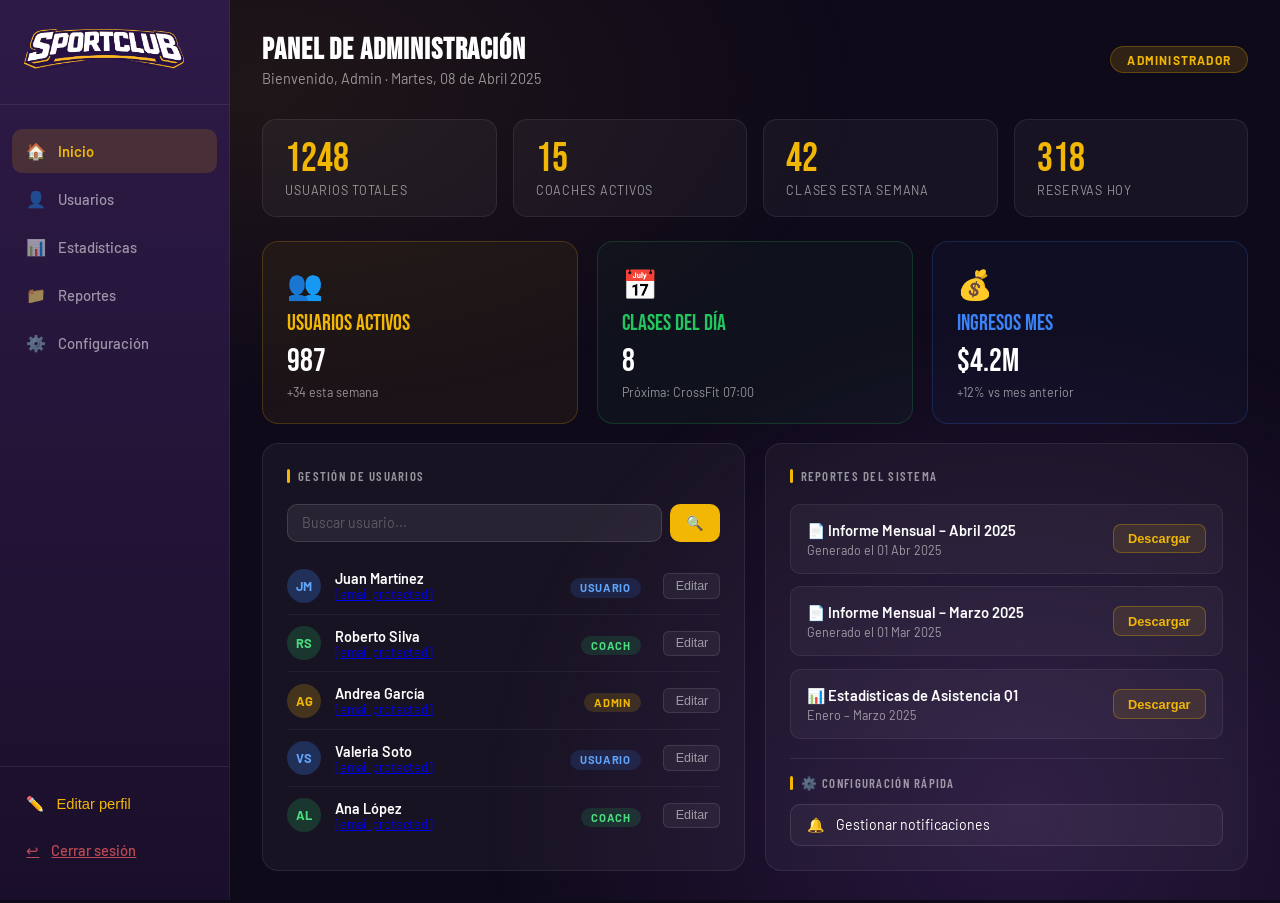
==== dashboard-admin.html @ 9b334b8f "RESUBI LOS ARCHIVOS PARA VER SI AHORA FUNCIONA" ====
<!DOCTYPE html>
<html lang="es">
<head>
  <meta charset="UTF-8" />
  <meta name="viewport" content="width=device-width, initial-scale=1.0" />
  <title>SportClub – Dashboard Administrador</title>
  <link rel="stylesheet" href="styles.css" />
</head>
<body class="dash-body admin-theme">

  <!-- SIDEBAR -->
  <aside class="dash-sidebar">
    <div class="sidebar-logo">
      <a href="login.html"><img src="logo.png" alt="SportClub" style="height:40px; width:auto;" /></a>
    </div>

    <nav class="sidebar-nav">
      <a class="nav-item active">
        <span class="icon">🏠</span>
        <span>Inicio</span>
      </a>
      <a class="nav-item" href="#">
        <span class="icon">👤</span>
        <span>Usuarios</span>
      </a>
      <a class="nav-item" href="#">
        <span class="icon">📊</span>
        <span>Estadísticas</span>
      </a>
      <a class="nav-item" href="#">
        <span class="icon">📁</span>
        <span>Reportes</span>
      </a>
      <a class="nav-item" href="#">
        <span class="icon">⚙️</span>
        <span>Configuración</span>
      </a>
    </nav>

    <div class="sidebar-bottom">
      <button class="btn-edit-profile">
        <span class="icon">✏️</span>
        <span>Editar perfil</span>
      </button>
      <a href="login.html" class="btn-logout">
        <span class="icon">↩</span>
        <span>Cerrar sesión</span>
      </a>
    </div>
  </aside>

  <!-- MAIN -->
  <main class="dash-main">

    <div class="dash-header">
      <div class="dash-header-left">
        <h1>Panel de Administración</h1>
        <p>Bienvenido, Admin · Martes, 08 de Abril 2025</p>
      </div>
      <span class="role-badge">Administrador</span>
    </div>

    <!-- Stats -->
    <div class="stat-cards">
      <div class="stat-card">
        <div class="stat-value">1248</div>
        <div class="stat-label">Usuarios totales</div>
      </div>
      <div class="stat-card">
        <div class="stat-value">15</div>
        <div class="stat-label">Coaches activos</div>
      </div>
      <div class="stat-card">
        <div class="stat-value">42</div>
        <div class="stat-label">Clases esta semana</div>
      </div>
      <div class="stat-card">
        <div class="stat-value">318</div>
        <div class="stat-label">Reservas hoy</div>
      </div>
    </div>

    <!-- Info cards -->
    <div class="grid-3" style="margin-bottom:1.2rem;">
      <div class="card" style="border-color:rgba(242,183,5,0.2); background:rgba(242,183,5,0.05);">
        <div style="font-size:1.8rem; margin-bottom:0.5rem;">👥</div>
        <div style="font-family:'Bebas Neue',sans-serif; font-size:1.4rem; color:var(--gold);">Usuarios activos</div>
        <div style="font-size:2rem; font-family:'Bebas Neue',sans-serif; margin-top:0.3rem;">987</div>
        <div style="font-size:0.78rem; color:var(--text-muted); margin-top:4px;">+34 esta semana</div>
      </div>
      <div class="card" style="border-color:rgba(34,197,94,0.2); background:rgba(34,197,94,0.04);">
        <div style="font-size:1.8rem; margin-bottom:0.5rem;">📅</div>
        <div style="font-family:'Bebas Neue',sans-serif; font-size:1.4rem; color:var(--coach-accent);">Clases del día</div>
        <div style="font-size:2rem; font-family:'Bebas Neue',sans-serif; margin-top:0.3rem;">8</div>
        <div style="font-size:0.78rem; color:var(--text-muted); margin-top:4px;">Próxima: CrossFit 07:00</div>
      </div>
      <div class="card" style="border-color:rgba(59,130,246,0.2); background:rgba(59,130,246,0.04);">
        <div style="font-size:1.8rem; margin-bottom:0.5rem;">💰</div>
        <div style="font-family:'Bebas Neue',sans-serif; font-size:1.4rem; color:var(--user-accent);">Ingresos mes</div>
        <div style="font-size:2rem; font-family:'Bebas Neue',sans-serif; margin-top:0.3rem;">$4.2M</div>
        <div style="font-size:0.78rem; color:var(--text-muted); margin-top:4px;">+12% vs mes anterior</div>
      </div>
    </div>

    <div class="grid-2">

      <!-- Gestión de usuarios -->
      <div class="card">
        <div class="card-title">Gestión de Usuarios</div>

        <!-- Buscador -->
        <div style="display:flex; gap:0.5rem; margin-bottom:1rem;">
          <input type="text" class="form-input" placeholder="Buscar usuario..." style="flex:1; padding:0.6rem 0.9rem; font-size:0.88rem;" />
          <button style="padding:0.6rem 1rem; border-radius:10px; background:var(--gold); border:none; color:var(--purple-dark); font-weight:700; cursor:pointer; font-size:0.88rem;">🔍</button>
        </div>

        <div class="user-row">
          <div class="user-row-avatar" style="background:rgba(59,130,246,0.25);color:#60a5fa;">JM</div>
          <div class="user-row-info">
            <div class="name">Juan Martínez</div>
            <div class="email"><a href="/cdn-cgi/l/email-protection" class="__cf_email__" data-cfemail="630916020d4d0e23060e020a0f4d000c0e">[email&#160;protected]</a></div>
          </div>
          <div class="user-row-role"><span class="role-pill usuario">Usuario</span></div>
          <button class="btn-edit-row">Editar</button>
        </div>
        <div class="user-row">
          <div class="user-row-avatar" style="background:rgba(34,197,94,0.2);color:#4ade80;">RS</div>
          <div class="user-row-info">
            <div class="name">Roberto Silva</div>
            <div class="email"><a href="/cdn-cgi/l/email-protection" class="__cf_email__" data-cfemail="6e1c401d0702180f2e0b030f0702400d0103">[email&#160;protected]</a></div>
          </div>
          <div class="user-row-role"><span class="role-pill coach">Coach</span></div>
          <button class="btn-edit-row">Editar</button>
        </div>
        <div class="user-row">
          <div class="user-row-avatar" style="background:rgba(242,183,5,0.2);color:var(--gold);">AG</div>
          <div class="user-row-info">
            <div class="name">Andrea García</div>
            <div class="email"><a href="/cdn-cgi/l/email-protection" class="__cf_email__" data-cfemail="b4d5d0d9dddaf4c7c4dbc6c0d7d8c1d69ad7d8">[email&#160;protected]</a></div>
          </div>
          <div class="user-row-role"><span class="role-pill admin">Admin</span></div>
          <button class="btn-edit-row">Editar</button>
        </div>
        <div class="user-row">
          <div class="user-row-avatar" style="background:rgba(59,130,246,0.25);color:#60a5fa;">VS</div>
          <div class="user-row-info">
            <div class="name">Valeria Soto</div>
            <div class="email"><a href="/cdn-cgi/l/email-protection" class="__cf_email__" data-cfemail="33451d405c475c73565e525a5f1d505c5e">[email&#160;protected]</a></div>
          </div>
          <div class="user-row-role"><span class="role-pill usuario">Usuario</span></div>
          <button class="btn-edit-row">Editar</button>
        </div>
        <div class="user-row">
          <div class="user-row-avatar" style="background:rgba(34,197,94,0.2);color:#4ade80;">AL</div>
          <div class="user-row-info">
            <div class="name">Ana López</div>
            <div class="email"><a href="/cdn-cgi/l/email-protection" class="__cf_email__" data-cfemail="1e7f3072716e7b645e7b737f7772307d7173">[email&#160;protected]</a></div>
          </div>
          <div class="user-row-role"><span class="role-pill coach">Coach</span></div>
          <button class="btn-edit-row">Editar</button>
        </div>
      </div>

      <!-- Reportes -->
      <div class="card">
        <div class="card-title">Reportes del Sistema</div>

        <div style="display:flex; flex-direction:column; gap:0.8rem;">
          <div style="display:flex; align-items:center; justify-content:space-between; padding:1rem; background:rgba(255,255,255,0.04); border:1px solid rgba(255,255,255,0.07); border-radius:10px;">
            <div>
              <div style="font-weight:600; font-size:0.92rem;">📄 Informe Mensual – Abril 2025</div>
              <div style="font-size:0.78rem; color:var(--text-muted); margin-top:3px;">Generado el 01 Abr 2025</div>
            </div>
            <button style="padding:0.4rem 0.9rem; border-radius:8px; border:1px solid rgba(242,183,5,0.3); background:rgba(242,183,5,0.1); color:var(--gold); font-size:0.8rem; cursor:pointer; font-weight:600;">Descargar</button>
          </div>
          <div style="display:flex; align-items:center; justify-content:space-between; padding:1rem; background:rgba(255,255,255,0.04); border:1px solid rgba(255,255,255,0.07); border-radius:10px;">
            <div>
              <div style="font-weight:600; font-size:0.92rem;">📄 Informe Mensual – Marzo 2025</div>
              <div style="font-size:0.78rem; color:var(--text-muted); margin-top:3px;">Generado el 01 Mar 2025</div>
            </div>
            <button style="padding:0.4rem 0.9rem; border-radius:8px; border:1px solid rgba(242,183,5,0.3); background:rgba(242,183,5,0.1); color:var(--gold); font-size:0.8rem; cursor:pointer; font-weight:600;">Descargar</button>
          </div>
          <div style="display:flex; align-items:center; justify-content:space-between; padding:1rem; background:rgba(255,255,255,0.04); border:1px solid rgba(255,255,255,0.07); border-radius:10px;">
            <div>
              <div style="font-weight:600; font-size:0.92rem;">📊 Estadísticas de Asistencia Q1</div>
              <div style="font-size:0.78rem; color:var(--text-muted); margin-top:3px;">Enero – Marzo 2025</div>
            </div>
            <button style="padding:0.4rem 0.9rem; border-radius:8px; border:1px solid rgba(242,183,5,0.3); background:rgba(242,183,5,0.1); color:var(--gold); font-size:0.8rem; cursor:pointer; font-weight:600;">Descargar</button>
          </div>
        </div>

        <div style="margin-top:1.2rem; padding-top:1rem; border-top:1px solid rgba(255,255,255,0.08);">
          <div class="card-title" style="margin-bottom:0.8rem;">⚙️ Configuración Rápida</div>
          <div style="display:flex; flex-direction:column; gap:0.5rem;">
            <button style="width:100%; padding:0.7rem 1rem; border-radius:10px; border:1px solid rgba(255,255,255,0.1); background:rgba(255,255,255,0.04); color:var(--white); text-align:left; cursor:pointer; font-family:'Barlow',sans-serif; font-size:0.88rem; display:flex; align-items:center; gap:0.7rem;">
              <span>🔔</span> Gestionar notificaciones
            </button>
            <button style="width:100%; padding:0.7rem 1rem; border-radius:10px; border:1px solid rgba(255,255,255,0.1); background:rgba(255,255,255,0.04); color:var(--white); text-align:left; cursor:pointer; font-family:'Barlow',sans-serif; font-size:0.88rem; displa
---- styles.css ----
@import url('https://fonts.googleapis.com/css2?family=Bebas+Neue&family=Barlow:wght@300;400;500;600;700&family=Barlow+Condensed:wght@400;600;700&display=swap');

/* ─── TOKENS ─────────────────────────────────────────────── */
:root {
  --purple:   #2E1A47;
  --gold:     #F2B705;
  --white:    #FFFFFF;
  --purple-light: #3d2460;
  --purple-dark:  #1a0f2a;
  --gold-dark:    #c99500;
  --text-muted: rgba(255,255,255,0.55);

  /* role colors */
  --user-accent:  #3B82F6;
  --user-dark:    #1d4ed8;
  --coach-accent: #22c55e;
  --coach-dark:   #15803d;
  --admin-accent: #2E1A47;
  --admin-dark:   #1a0f2a;
}

*, *::before, *::after { box-sizing: border-box; margin: 0; padding: 0; }

body {
  font-family: 'Barlow', sans-serif;
  background: var(--purple-dark);
  color: var(--white);
  min-height: 100vh;
  overflow-x: hidden;
}

/* ─── BACKGROUND TEXTURE ────────────────────────────────── */
body::before {
  content: '';
  position: fixed; inset: 0;
  background:
    radial-gradient(ellipse 80% 60% at 20% 10%, rgba(242,183,5,0.07) 0%, transparent 60%),
    radial-gradient(ellipse 60% 80% at 80% 90%, rgba(46,26,71,0.8) 0%, transparent 70%);
  pointer-events: none; z-index: 0;
}

/* ─── LOGO TEXT ─────────────────────────────────────────── */
.logo {
  font-family: 'Bebas Neue', sans-serif;
  font-size: 2rem;
  letter-spacing: 0.05em;
  color: var(--white);
  display: flex; align-items: center; gap: 6px;
  text-decoration: none;
}
.logo span { color: var(--gold); }
.logo-icon {
  width: 36px; height: 36px;
  background: var(--gold);
  border-radius: 8px;
  display: grid; place-items: center;
  color: var(--purple-dark);
  font-size: 1.1rem; font-weight: 900;
}

/* ─── AUTH PAGES ────────────────────────────────────────── */
.auth-body {
  display: flex; align-items: stretch; min-height: 100vh;
}

.auth-panel {
  flex: 1;
  display: flex; flex-direction: column;
  justify-content: center; align-items: center;
  padding: 3rem 2rem;
  position: relative; z-index: 1;
}

.auth-visual {
  flex: 1;
  background: linear-gradient(135deg, var(--purple) 0%, var(--purple-light) 60%, #4a2d70 100%);
  display: flex; flex-direction: column;
  justify-content: center; align-items: center;
  padding: 3rem;
  position: relative; overflow: hidden;
}
.auth-visual::before {
  content: 'SPORT\ACLUB';
  white-space: pre;
  font-family: 'Bebas Neue', sans-serif;
  font-size: 9rem; line-height: 1;
  color: rgba(255,255,255,0.04);
  position: absolute; bottom: -20px; right: -20px;
  text-align: right;
}
.auth-visual-tagline {
  font-family: 'Bebas Neue', sans-serif;
  font-size: 3rem; line-height: 1.1;
  text-align: center;
  text-transform: uppercase;
}
.auth-visual-tagline em { color: var(--gold); font-style: normal; display: block; }
.auth-visual-sub {
  margin-top: 1.5rem;
  color: var(--text-muted);
  font-size: 1rem; text-align: center;
  max-width: 280px; line-height: 1.6;
}

.auth-card {
  width: 100%; max-width: 420px;
}
.auth-logo { margin-bottom: 2.5rem; }
.auth-title {
  font-family: 'Bebas Neue', sans-serif;
  font-size: 2.4rem; letter-spacing: 0.03em;
  margin-bottom: 0.4rem;
}
.auth-subtitle { color: var(--text-muted); font-size: 0.95rem; margin-bottom: 2rem; }

.form-group { margin-bottom: 1.2rem; }
.form-label {
  display: block;
  font-size: 0.78rem; font-weight: 600;
  letter-spacing: 0.08em; text-transform: uppercase;
  color: var(--text-muted);
  margin-bottom: 0.5rem;
}
.form-input {
  width: 100%;
  background: rgba(255,255,255,0.07);
  border: 1.5px solid rgba(255,255,255,0.12);
  border-radius: 10px;
  padding: 0.85rem 1.1rem;
  color: var(--white);
  font-family: 'Barlow', sans-serif;
  font-size: 0.95rem;
  transition: border-color 0.2s, background 0.2s;
  outline: none;
}
.form-input::placeholder { color: rgba(255,255,255,0.25); }
.form-input:focus {
  border-color: var(--gold);
  background: rgba(242,183,5,0.06);
}
.form-select {
  width: 100%;
  background: rgba(255,255,255,0.07);
  border: 1.5px solid rgba(255,255,255,0.12);
  border-radius: 10px;
  padding: 0.85rem 1.1rem;
  color: var(--white);
  font-family: 'Barlow', sans-serif;
  font-size: 0.95rem;
  outline: none; cursor: pointer;
  transition: border-color 0.2s;
}
.form-select:focus { border-color: var(--gold); }
.form-select option { background: var(--purple-dark); }

.btn-primary {
  width: 100%;
  background: var(--gold);
  color: var(--purple-dark);
  border: none;
  border-radius: 10px;
  padding: 1rem;
  font-family: 'Bebas Neue', sans-serif;
  font-size: 1.1rem; letter-spacing: 0.1em;
  cursor: pointer;
  transition: background 0.2s, transform 0.1s;
  margin-top: 0.5rem;
}
.btn-primary:hover { background: var(--gold-dark); }
.btn-primary:active { transform: scale(0.98); }

.auth-links {
  display: flex; justify-content: space-between; align-items: center;
  margin-top: 1.5rem;
  font-size: 0.85rem;
}
.auth-links a {
  color: var(--gold);
  text-decoration: none;
  transition: opacity 0.2s;
}
.auth-links a:hover { opacity: 0.75; }
.auth-divider { color: rgba(255,255,255,0.2); }

.form-row { display: grid; grid-template-columns: 1fr 1fr; gap: 1rem; }

.optional-label {
  font-size: 0.7rem; color: var(--text-muted); margin-left: 4px;
}

.section-divider {
  display: flex; align-items: center; gap: 1rem;
  margin: 1.5rem 0 1rem;
  color: var(--text-muted); font-size: 0.8rem;
}
.section-divider::before, .section-divider::after {
  content: ''; flex: 1;
  height: 1px; background: rgba(255,255,255,0.1);
}

/* ─── CONFIRMATION MESSAGE ──────────────────────────────── */
.confirm-box {
  background: rgba(34,197,94,0.12);
  border: 1px solid rgba(34,197,94,0.3);
  border-radius: 12px;
  padding: 1.2rem 1.4rem;
  display: flex; align-items: flex-start; gap: 1rem;
  margin-top: 1rem;
}
.confirm-icon {
  width: 36px; height: 36px; flex-shrink: 0;
  background: rgba(34,197,94,0.2);
  border-radius: 50%; display: grid; place-items: center;
  color: #22c55e; font-size: 1.1rem;
}
.confirm-text { font-size: 0.9rem; color: rgba(255,255,255,0.85); line-height: 1.5; }
.confirm-text strong { color: #22c55e; display: block; margin-bottom: 2px; }

/* ─── DASHBOARD LAYOUT ──────────────────────────────────── */
.dash-body {
  display: flex; min-height: 100vh;
  background: #0f0a1a;
}

.dash-sidebar {
  width: 230px; flex-shrink: 0;
  background: linear-gradient(180deg, var(--purple) 0%, var(--purple-dark) 100%);
  display: flex; flex-direction: column;
  padding: 1.8rem 0;
  position: fixed; top: 0; left: 0; bottom: 0;
  z-index: 10;
  border-right: 1px solid rgba(255,255,255,0.06);
}

.sidebar-logo {
  padding: 0 1.5rem 2rem;
  border-bottom: 1px solid rgba(255,255,255,0.08);
  margin-bottom: 1.5rem;
}

.sidebar-nav { flex: 1; padding: 0 0.75rem; }
.nav-item {
  display: flex; align-items: center; gap: 0.75rem;
  padding: 0.75rem 0.9rem;
  border-radius: 10px;
  color: var(--text-muted);
  text-decoration: none;
  font-size: 0.92rem; font-weight: 500;
  transition: all 0.2s;
  cursor: pointer; border: none; background: none;
  width: 100%; text-align: left;
  margin-bottom: 4px;
}
.nav-item:hover { color: var(--white); background: rgba(255,255,255,0.07); }
.nav-item.active { color: var(--white); font-weight: 600; }
.nav-item .icon { font-size: 1rem; width: 20px; text-align: center; }

/* role-specific active nav */
.user-theme .nav-item.active { background: rgba(59,130,246,0.2); color: var(--user-accent); }
.coach-theme .nav-item.active { background: rgba(34,197,94,0.2); color: var(--coach-accent); }
.admin-theme .nav-item.active { background: rgba(242,183,5,0.15); color: var(--gold); }

.sidebar-bottom { padding: 0 0.75rem; border-top: 1px solid rgba(255,255,255,0.08); padding-top: 1rem; }

.btn-logout {
  display: flex; align-items: center; gap: 0.75rem;
  padding: 0.75rem 0.9rem;
  border-radius: 10px;
  color: rgba(255,100,100,0.7);
  font-size: 0.92rem; font-weight: 500;
  cursor: pointer; border: none; background: none;
  width: 100%; text-align: left;
  transition: all 0.2s;
}
.btn-logout:hover { color: #f87171; background: rgba(248,113,113,0.1); }

.btn-edit-profile {
  display: flex; align-items: center; gap: 0.75rem;
  padding: 0.75rem 0.9rem;
  border-radius: 10px;
  color: var(--gold);
  font-size: 0.92rem; font-weight: 500;
  cursor: pointer; border: none; background: none;
  width: 100%; text-align: left;
  transition: all 0.2s;
  margin-bottom: 4px;
}
.btn-edit-profile:hover { background: rgba(242,183,5,0.1); }

/* ─── MAIN CONTENT ──────────────────────────────────────── */
.dash-main {
  margin-left: 230px;
  flex: 1; padding: 2rem;
  position: relative; z-index: 1;
}

.dash-header {
  display: flex; align-items: center; justify-content: space-between;
  margin-bottom: 2rem;
}
.dash-header-left h1 {
  font-family: 'Bebas Neue', sans-serif;
  font-size: 1.9rem; letter-spacing: 0.03em;
}
.dash-header-left p { color: var(--text-muted); font-size: 0.9rem; margin-top: 2px; }

.role-badge {
  padding: 0.35rem 1rem;
  border-radius: 20px;
  font-size: 0.75rem; font-weight: 700;
  letter-spacing: 0.1em; text-transform: uppercase;
}
.user-theme .role-badge { background: rgba(59,130,246,0.2); color: var(--user-accent); border: 1px solid rgba(59,130,246,0.3); }
.coach-theme .role-badge { background: rgba(34,197,94,0.2); color: var(--coach-accent); border: 1px solid rgba(34,197,94,0.3); }
.admin-theme .role-badge { background: rgba(242,183,5,0.15); color: var(--gold); border: 1px solid rgba(242,183,5,0.25); }

/* ─── CARDS ─────────────────────────────────────────────── */
.card {
  background: rgba(255,255,255,0.04);
  border: 1px solid rgba(255,255,255,0.08);
  border-radius: 16px;
  padding: 1.5rem;
}
.card-title {
  font-family: 'Barlow Condensed', sans-serif;
  font-size: 0.8rem; font-weight: 600;
  letter-spacing: 0.1em; text-transform: uppercase;
  color: var(--text-muted);
  margin-bottom: 1.2rem;
  display: flex; align-items: center; gap: 0.5rem;
}
.card-title::before {
  content: ''; width: 3px; height: 14px; border-radius: 2px;
  background: var(--gold);
}
.user-theme .card-title::before { background: var(--user-accent); }
.coach-theme .card-title::before { background: var(--coach-accent); }

/* ─── STAT CARDS ─────────────────────────────────────────── */
.stat-cards { display: grid; grid-template-columns: repeat(auto-fit, minmax(160px,1fr)); gap: 1rem; margin-bottom: 1.5rem; }
.stat-card {
  background: rgba(255,255,255,0.04);
  border: 1px solid rgba(255,255,255,0.08);
  border-radius: 14px; padding: 1.2rem 1.4rem;
}
.stat-value { font-family: 'Bebas Neue', sans-serif; font-size: 2.5rem; line-height: 1; }
.stat-label { font-size: 0.78rem; color: var(--text-muted); margin-top: 4px; text-transform: uppercase; letter-spacing: 0.06em; }

.user-theme .stat-value { color: var(--user-accent); }
.coach-theme .stat-value { color: var(--coach-accent); }
.admin-theme .stat-value { color: var(--gold); }

/* ─── GRID LAYOUTS ──────────────────────────────────────── */
.grid-2 { display: grid; grid-template-columns: 1fr 1fr; gap: 1.2rem; }
.grid-3 { display: grid; grid-template-columns: repeat(3,1fr); gap: 1.2rem; }
.grid-auto { display: grid; grid-template-columns: repeat(auto-fit, minmax(280px,1fr)); gap: 1.2rem; }

/* ─── PROFILE SECTION ───────────────────────────────────── */
.profile-block {
  display: flex; align-items: center; gap: 1.2rem;
}
.avatar {
  width: 56px; height: 56px; border-radius: 50%;
  background: linear-gradient(135deg, var(--purple-light), var(--gold));
  display: grid; place-items: center;
  font-family: 'Bebas Neue', sans-serif; font-size: 1.5rem;
  flex-shrink: 0;
}
.profile-name { font-size: 1.1rem; font-weight: 600; }
.profile-email { color: var(--text-muted); font-size: 0.85rem; margin-top: 2px; }
.profile-meta { display: flex; gap: 0.5rem; margin-top: 8px; flex-wrap: wrap; }
.tag {
  padding: 0.25rem 0.65rem; border-radius: 20px;
  font-size: 0.72rem; font-weight: 600; letter-spacing: 0.06em;
  background: rgba(242,183,5,0.12); color: var(--gold);
  text-transform: uppercase;
}

/* ─── CLASS CARDS ───────────────────────────────────────── */
.class-list { display: flex; flex-direction: column; gap: 0.65rem; }
.class-item {
  display: flex; align-items: center; justify-content: space-between;
  background: rgba(255,255,255,0.04);
  border: 1px solid rgba(255,255,255,0.07);
  border-radius: 10px; padding: 0.85rem 1rem;
}
.class-info .class-name { font-weight: 600; font-size: 0.95rem; }
.class-info .class-time { font-size: 0.8rem; color: var(--text-muted); margin-top: 2px; }
.btn-reserve {
  padding: 0.45rem 1rem;
  border-radius: 8px; border: none;
  font-family: 'Barlow Condensed', sans-serif;
  font-size: 0.85rem; font-weight: 700;
  letter-spacing: 0.05em; cursor: pointer;
  transition: all 0.2s;
}
.user-theme .btn-reserve { background: rgba(59,130,246,0.2); color: var(--user-accent); border: 1px solid rgba(59,130,246,0.3); }
.user-theme .btn-reserve:hover { background: var(--user-accent); color: white; }

/* ─── TABLE ─────────────────────────────────────────────── */
.data-table { width: 100%; border-collapse: collapse; }
.data-table th {
  text-align: left; padding: 0.6rem 0.8rem;
  font-size: 0.72rem; font-weight: 700;
  letter-spacing: 0.08em; text-transform: uppercase;
  color: var(--text-muted);
  border-bottom: 1px solid rgba(255,255,255,0.08);
}
.data-table td {
  padding: 0.8rem;
  font-size: 0.9rem;
  border-bottom: 1px solid rgba(255,255,255,0.04);
}
.data-table tr:last-child td { border-bottom: none; }
.data-table tr:hover td { background: rgba(255,255,255,0.02); }

/* ─── SCHEDULE GRID ─────────────────────────────────────── */
.schedule-grid {
  display: grid;
  grid-template-columns: 80px repeat(5, 1fr);
  gap: 6px;
}
.sch-header {
  text-align: center;
  font-size: 0.72rem; font-weight: 700;
  letter-spacing: 0.08em; text-transform: uppercase;
  color: var(--text-muted); padding: 0.4rem;
}
.sch-time { color: var(--text-muted); font-size: 0.8rem; display: flex; align-items: center; }
.sch-cell {
  background: rgba(255,255,255,0.03);
  border: 1px solid rgba(255,255,255,0.06);
  border-radius: 8px; padding: 0.5rem;
  font-size: 0.78rem; text-align: center;
  min-height: 52px; display: flex; flex-direction: column;
  justify-content: center;
}
.sch-cell.active {
  border-color: rgba(34,197,94,0.3);
  background: rgba(34,197,94,0.08);
  color: var(--coach-accent);
  font-weight: 600;
}
.sch-cell.empty { background: transparent; border-color: transparent; }

/* ─── ADMIN SPECIFIC ────────────────────────────────────── */
.user-row { display: flex; align-items: center; gap: 0.9rem; padding: 0.7rem 0; border-bottom: 1px solid rgba(255,255,255,0.05); }
.user-row:last-child { border-bottom: none; }
.user-row-avatar { width: 34px; height: 34px; border-radius: 50%; background: var(--purple-light); display: grid; place-items: center; font-size: 0.8rem; font-weight: 700; flex-shrink: 0; }
.user-row-info .name { font-size: 0.9rem; font-weight: 600; }
.user-row-info .email { font-size: 0.78rem; color: var(--text-muted); }
.user-row-role { margin-left: auto; }
.role-pill {
  padding: 0.2rem 0.65rem; border-radius: 20px;
  font-size: 0.7rem; font-weight: 700; letter-spacing: 0.06em;
  text-transform: uppercase;
}
.role-pill.usuario { background: rgba(59,130,246,0.15); color: #60a5fa; }
.role-pill.coach { background: rgba(34,197,94,0.15); color: #4ade80; }
.role-pill.admin { background: rgba(242,183,5,0.15); color: var(--gold); }
.btn-edit-row {
  padding: 0.3rem 0.7rem; border-radius: 6px;
  border: 1px solid rgba(255,255,255,0.1);
  background: rgba(255,255,255,0.05);
  color: var(--text-muted); font-size: 0.78rem;
  cursor: pointer; margin-left: 0.5rem;
  transition: all 0.2s;
}
.btn-edit-row:hover { color: white; border-color: rgba(255,255,255,0.3); }

/* ─── RESERVATION LIST ──────────────────────────────────── */
.reservation-item {
  display: flex; align-items: center; gap: 1rem;
  padding: 0.9rem;
  background: rgba(255,255,255,0.04);
  border: 1px solid rgba(255,255,255,0.07);
  border-radius: 10px; margin-bottom: 0.5rem;
}
.res-dot { width: 10px; height: 10px; border-radius: 50%; background: var(--user-accent); flex-shrink: 0; }
.res-name { font-weight: 600; font-size: 0.93rem; }
.res-date { font-size: 0.8rem; color: var(--text-muted); }
.res-status {
  margin-left: auto; padding: 0.22rem 0.7rem; border-radius: 20px;
  font-size: 0.7rem; font-weight: 700; text-transform: uppercase;
  background: rgba(59,130,246,0.15); color: #60a5fa;
}

/* ─── RESPONSIVE ────────────────────────────────────────── */
@media (max-width: 768px) {
  .auth-visual { display: none; }
  .grid-2, .grid-3 { grid-template-columns: 1fr; }
  .dash-sidebar { width: 60px; }
  .dash-sidebar .logo span, .nav-item span, .btn-logout span, .btn-edit-profile span, .sidebar-logo .logo { font-size: 0; }
  .dash-main { margin-left: 60px; }
}

/* ─── ANIMATIONS ────────────────────────────────────────── */
@keyframes fadeUp {
  from { opacity: 0; transform: translateY(20px); }
  to   { opacity: 1; transform: translateY(0); }
}
.auth-card { animation: fadeUp 0.5s ease both; }
.card, .stat-card { animation: fadeUp 0.4s ease both; }
.card:nth-child(2) { animation-delay: 0.08s; }
.card:nth-child(3) { animation-delay: 0.16s; }
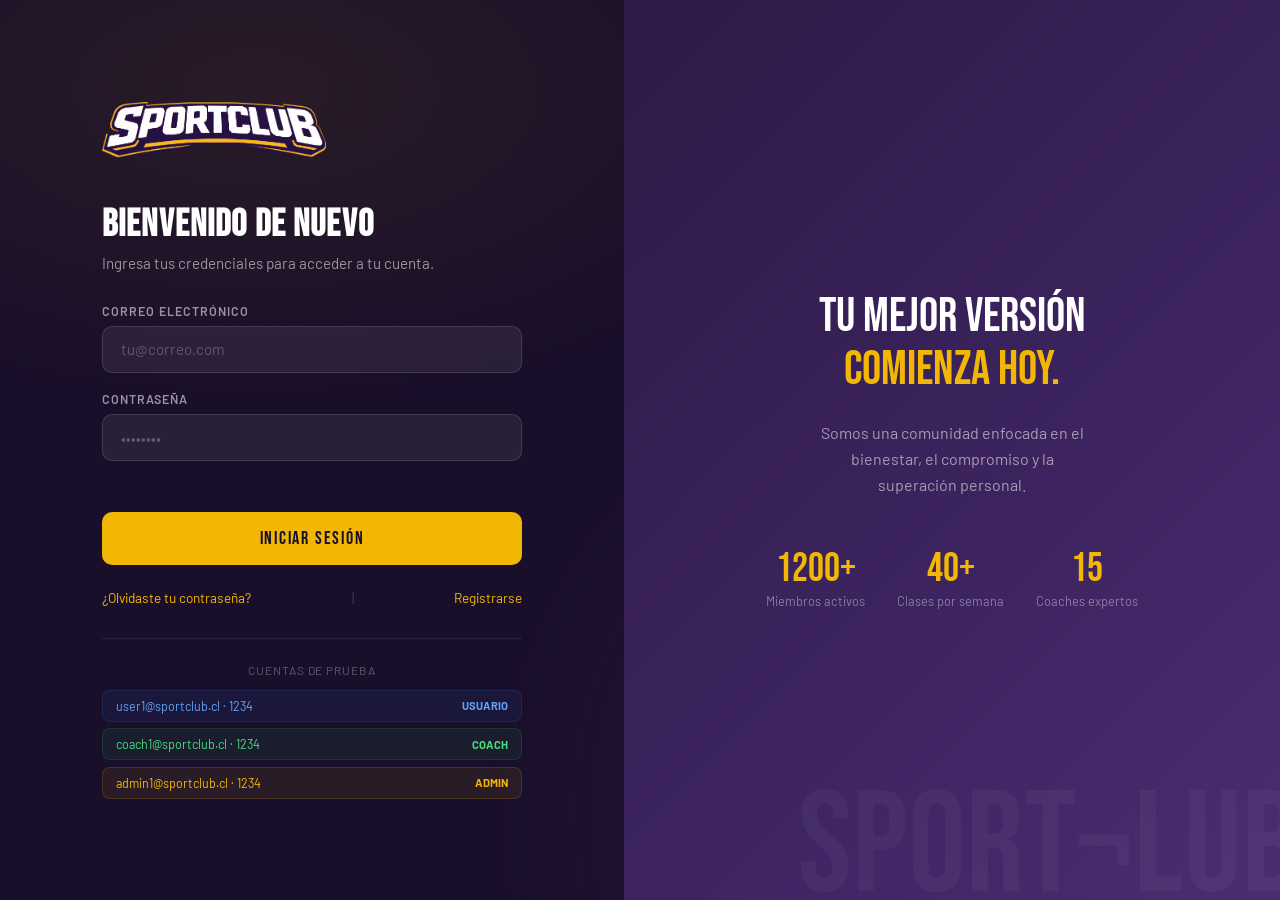
==== commit 86337c2e: "se añadio el login javascript" ====
--- a/dashboard-admin.html
+++ b/dashboard-admin.html
@@ -11,41 +11,22 @@
   <!-- SIDEBAR -->
   <aside class="dash-sidebar">
     <div class="sidebar-logo">
-      <a href="login.html"><img src="logo.png" alt="SportClub" style="height:40px; width:auto;" /></a>
+      <a href="index.html"><img src="logo.png" alt="SportClub" style="height:40px; width:auto;" /></a>
     </div>
-
     <nav class="sidebar-nav">
-      <a class="nav-item active">
-        <span class="icon">🏠</span>
-        <span>Inicio</span>
-      </a>
-      <a class="nav-item" href="#">
-        <span class="icon">👤</span>
-        <span>Usuarios</span>
-      </a>
-      <a class="nav-item" href="#">
-        <span class="icon">📊</span>
-        <span>Estadísticas</span>
-      </a>
-      <a class="nav-item" href="#">
-        <span class="icon">📁</span>
-        <span>Reportes</span>
-      </a>
-      <a class="nav-item" href="#">
-        <span class="icon">⚙️</span>
-        <span>Configuración</span>
-      </a>
+      <a class="nav-item active"><span class="icon">🏠</span><span>Inicio</span></a>
+      <a class="nav-item" href="#"><span class="icon">👤</span><span>Usuarios</span></a>
+      <a class="nav-item" href="#"><span class="icon">📊</span><span>Estadísticas</span></a>
+      <a class="nav-item" href="#"><span class="icon">📁</span><span>Reportes</span></a>
+      <a class="nav-item" href="#"><span class="icon">⚙️</span><span>Configuración</span></a>
     </nav>
-
     <div class="sidebar-bottom">
       <button class="btn-edit-profile">
-        <span class="icon">✏️</span>
-        <span>Editar perfil</span>
+        <span class="icon">✏️</span><span>Editar perfil</span>
       </button>
-      <a href="login.html" class="btn-logout">
-        <span class="icon">↩</span>
-        <span>Cerrar sesión</span>
-      </a>
+      <button class="btn-logout" onclick="cerrarSesion()">
+        <span class="icon">↩</span><span>Cerrar sesión</span>
+      </button>
     </div>
   </aside>
 
@@ -55,107 +36,76 @@
     <div class="dash-header">
       <div class="dash-header-left">
         <h1>Panel de Administración</h1>
-        <p>Bienvenido, Admin · Martes, 08 de Abril 2025</p>
+        <p>Bienvenido, <strong id="user-name">...</strong></p>
       </div>
       <span class="role-badge">Administrador</span>
     </div>
 
     <!-- Stats -->
     <div class="stat-cards">
-      <div class="stat-card">
-        <div class="stat-value">1248</div>
-        <div class="stat-label">Usuarios totales</div>
-      </div>
-      <div class="stat-card">
-        <div class="stat-value">15</div>
-        <div class="stat-label">Coaches activos</div>
-      </div>
-      <div class="stat-card">
-        <div class="stat-value">42</div>
-        <div class="stat-label">Clases esta semana</div>
-      </div>
-      <div class="stat-card">
-        <div class="stat-value">318</div>
-        <div class="stat-label">Reservas hoy</div>
-      </div>
+      <div class="stat-card"><div class="stat-value">1248</div><div class="stat-label">Usuarios totales</div></div>
+      <div class="stat-card"><div class="stat-value">15</div><div class="stat-label">Coaches activos</div></div>
+      <div class="stat-card"><div class="stat-value">42</div><div class="stat-label">Clases esta semana</div></div>
+      <div class="stat-card"><div class="stat-value">318</div><div class="stat-label">Reservas hoy</div></div>
     </div>
 
     <!-- Info cards -->
     <div class="grid-3" style="margin-bottom:1.2rem;">
-      <div class="card" style="border-color:rgba(242,183,5,0.2); background:rgba(242,183,5,0.05);">
-        <div style="font-size:1.8rem; margin-bottom:0.5rem;">👥</div>
-        <div style="font-family:'Bebas Neue',sans-serif; font-size:1.4rem; color:var(--gold);">Usuarios activos</div>
-        <div style="font-size:2rem; font-family:'Bebas Neue',sans-serif; margin-top:0.3rem;">987</div>
-        <div style="font-size:0.78rem; color:var(--text-muted); margin-top:4px;">+34 esta semana</div>
+      <div class="card" style="border-color:rgba(242,183,5,0.2);background:rgba(242,183,5,0.05);">
+        <div style="font-size:1.8rem;margin-bottom:0.5rem;">👥</div>
+        <div style="font-family:'Bebas Neue',sans-serif;font-size:1.4rem;color:var(--gold);">Usuarios activos</div>
+        <div style="font-size:2rem;font-family:'Bebas Neue',sans-serif;margin-top:0.3rem;">987</div>
+        <div style="font-size:0.78rem;color:var(--text-muted);margin-top:4px;">+34 esta semana</div>
       </div>
-      <div class="card" style="border-color:rgba(34,197,94,0.2); background:rgba(34,197,94,0.04);">
-        <div style="font-size:1.8rem; margin-bottom:0.5rem;">📅</div>
-        <div style="font-family:'Bebas Neue',sans-serif; font-size:1.4rem; color:var(--coach-accent);">Clases del día</div>
-        <div style="font-size:2rem; font-family:'Bebas Neue',sans-serif; margin-top:0.3rem;">8</div>
-        <div style="font-size:0.78rem; color:var(--text-muted); margin-top:4px;">Próxima: CrossFit 07:00</div>
+      <div class="card" style="border-color:rgba(34,197,94,0.2);background:rgba(34,197,94,0.04);">
+        <div style="font-size:1.8rem;margin-bottom:0.5rem;">📅</div>
+        <div style="font-family:'Bebas Neue',sans-serif;font-size:1.4rem;color:var(--coach-accent);">Clases del día</div>
+        <div style="font-size:2rem;font-family:'Bebas Neue',sans-serif;margin-top:0.3rem;">8</div>
+        <div style="font-size:0.78rem;color:var(--text-muted);margin-top:4px;">Próxima: CrossFit 07:00</div>
       </div>
-      <div class="card" style="border-color:rgba(59,130,246,0.2); background:rgba(59,130,246,0.04);">
-        <div style="font-size:1.8rem; margin-bottom:0.5rem;">💰</div>
-        <div style="font-family:'Bebas Neue',sans-serif; font-size:1.4rem; color:var(--user-accent);">Ingresos mes</div>
-        <div style="font-size:2rem; font-family:'Bebas Neue',sans-serif; margin-top:0.3rem;">$4.2M</div>
-        <div style="font-size:0.78rem; color:var(--text-muted); margin-top:4px;">+12% vs mes anterior</div>
+      <div class="card" style="border-color:rgba(59,130,246,0.2);background:rgba(59,130,246,0.04);">
+        <div style="font-size:1.8rem;margin-bottom:0.5rem;">💰</div>
+        <div style="font-family:'Bebas Neue',sans-serif;font-size:1.4rem;color:var(--user-accent);">Ingresos mes</div>
+        <div style="font-size:2rem;font-family:'Bebas Neue',sans-serif;margin-top:0.3rem;">$4.2M</div>
+        <div style="font-size:0.78rem;color:var(--text-muted);margin-top:4px;">+12% vs mes anterior</div>
       </div>
     </div>
 
     <div class="grid-2">
-
       <!-- Gestión de usuarios -->
       <div class="card">
         <div class="card-title">Gestión de Usuarios</div>
-
-        <!-- Buscador -->
-        <div style="display:flex; gap:0.5rem; margin-bottom:1rem;">
-          <input type="text" class="form-input" placeholder="Buscar usuario..." style="flex:1; padding:0.6rem 0.9rem; font-size:0.88rem;" />
-          <button style="padding:0.6rem 1rem; border-radius:10px; background:var(--gold); border:none; color:var(--purple-dark); font-weight:700; cursor:pointer; font-size:0.88rem;">🔍</button>
+        <div style="display:flex;gap:0.5rem;margin-bottom:1rem;">
+          <input type="text" class="form-input" placeholder="Buscar usuario..." style="flex:1;padding:0.6rem 0.9rem;font-size:0.88rem;" />
+          <button style="padding:0.6rem 1rem;border-radius:10px;background:var(--gold);border:none;color:var(--purple-dark);font-weight:700;cursor:pointer;font-size:0.88rem;">🔍</button>
         </div>
-
         <div class="user-row">
           <div class="user-row-avatar" style="background:rgba(59,130,246,0.25);color:#60a5fa;">JM</div>
-          <div class="user-row-info">
-            <div class="name">Juan Martínez</div>
-            <div class="email"><a href="/cdn-cgi/l/email-protection" class="__cf_email__" data-cfemail="630916020d4d0e23060e020a0f4d000c0e">[email&#160;protected]</a></div>
-          </div>
+          <div class="user-row-info"><div class="name">Juan Martínez</div><div class="email">juan.m@email.com</div></div>
           <div class="user-row-role"><span class="role-pill usuario">Usuario</span></div>
           <button class="btn-edit-row">Editar</button>
         </div>
         <div class="user-row">
           <div class="user-row-avatar" style="background:rgba(34,197,94,0.2);color:#4ade80;">RS</div>
-          <div class="user-row-info">
-            <div class="name">Roberto Silva</div>
-            <div class="email"><a href="/cdn-cgi/l/email-protection" class="__cf_email__" data-cfemail="6e1c401d0702180f2e0b030f0702400d0103">[email&#160;protected]</a></div>
-          </div>
+          <div class="user-row-info"><div class="name">Roberto Silva</div><div class="email">r.silva@email.com</div></div>
           <div class="user-row-role"><span class="role-pill coach">Coach</span></div>
           <button class="btn-edit-row">Editar</button>
         </div>
         <div class="user-row">
           <div class="user-row-avatar" style="background:rgba(242,183,5,0.2);color:var(--gold);">AG</div>
-          <div class="user-row-info">
-            <div class="name">Andrea García</div>
-            <div class="email"><a href="/cdn-cgi/l/email-protection" class="__cf_email__" data-cfemail="b4d5d0d9dddaf4c7c4dbc6c0d7d8c1d69ad7d8">[email&#160;protected]</a></div>
-          </div>
+          <div class="user-row-info"><div class="name">Andrea García</div><div class="email">admin@sportclub.cl</div></div>
           <div class="user-row-role"><span class="role-pill admin">Admin</span></div>
           <button class="btn-edit-row">Editar</button>
         </div>
         <div class="user-row">
           <div class="user-row-avatar" style="background:rgba(59,130,246,0.25);color:#60a5fa;">VS</div>
-          <div class="user-row-info">
-            <div class="name">Valeria Soto</div>
-            <div class="email"><a href="/cdn-cgi/l/email-protection" class="__cf_email__" data-cfemail="33451d405c475c73565e525a5f1d505c5e">[email&#160;protected]</a></div>
-          </div>
+          <div class="user-row-info"><div class="name">Valeria Soto</div><div class="email">v.soto@email.com</div></div>
           <div class="user-row-role"><span class="role-pill usuario">Usuario</span></div>
           <button class="btn-edit-row">Editar</button>
         </div>
         <div class="user-row">
           <div class="user-row-avatar" style="background:rgba(34,197,94,0.2);color:#4ade80;">AL</div>
-          <div class="user-row-info">
-            <div class="name">Ana López</div>
-            <div class="email"><a href="/cdn-cgi/l/email-protection" class="__cf_email__" data-cfemail="1e7f3072716e7b645e7b737f7772307d7173">[email&#160;protected]</a></div>
-          </div>
+          <div class="user-row-info"><div class="name">Ana López</div><div class="email">a.lopez@email.com</div></div>
           <div class="user-row-role"><span class="role-pill coach">Coach</span></div>
           <button class="btn-edit-row">Editar</button>
         </div>
@@ -164,35 +114,51 @@
       <!-- Reportes -->
       <div class="card">
         <div class="card-title">Reportes del Sistema</div>
-
-        <div style="display:flex; flex-direction:column; gap:0.8rem;">
-          <div style="display:flex; align-items:center; justify-content:space-between; padding:1rem; background:rgba(255,255,255,0.04); border:1px solid rgba(255,255,255,0.07); border-radius:10px;">
+        <div style="display:flex;flex-direction:column;gap:0.8rem;">
+          <div style="display:flex;align-items:center;justify-content:space-between;padding:1rem;background:rgba(255,255,255,0.04);border:1px solid rgba(255,255,255,0.07);border-radius:10px;">
             <div>
-              <div style="font-weight:600; font-size:0.92rem;">📄 Informe Mensual – Abril 2025</div>
-              <div style="font-size:0.78rem; color:var(--text-muted); margin-top:3px;">Generado el 01 Abr 2025</div>
+              <div style="font-weight:600;font-size:0.92rem;">📄 Informe Mensual – Abril 2025</div>
+              <div style="font-size:0.78rem;color:var(--text-muted);margin-top:3px;">Generado el 01 Abr 2025</div>
             </div>
-            <button style="padding:0.4rem 0.9rem; border-radius:8px; border:1px solid rgba(242,183,5,0.3); background:rgba(242,183,5,0.1); color:var(--gold); font-size:0.8rem; cursor:pointer; font-weight:600;">Descargar</button>
+            <button style="padding:0.4rem 0.9rem;border-radius:8px;border:1px solid rgba(242,183,5,0.3);background:rgba(242,183,5,0.1);color:var(--gold);font-size:0.8rem;cursor:pointer;font-weight:600;">Descargar</button>
           </div>
-          <div style="display:flex; align-items:center; justify-content:space-between; padding:1rem; background:rgba(255,255,255,0.04); border:1px solid rgba(255,255,255,0.07); border-radius:10px;">
+          <div style="display:flex;align-items:center;justify-content:space-between;padding:1rem;background:rgba(255,255,255,0.04);border:1px solid rgba(255,255,255,0.07);border-radius:10px;">
             <div>
-              <div style="font-weight:600; font-size:0.92rem;">📄 Informe Mensual – Marzo 2025</div>
-              <div style="font-size:0.78rem; color:var(--text-muted); margin-top:3px;">Generado el 01 Mar 2025</div>
+              <div style="font-weight:600;font-size:0.92rem;">📄 Informe Mensual – Marzo 2025</div>
+              <div style="font-size:0.78rem;color:var(--text-muted);margin-top:3px;">Generado el 01 Mar 2025</div>
             </div>
-            <button style="padding:0.4rem 0.9rem; border-radius:8px; border:1px solid rgba(242,183,5,0.3); background:rgba(242,183,5,0.1); color:var(--gold); font-size:0.8rem; cursor:pointer; font-weight:600;">Descargar</button>
+            <button style="padding:0.4rem 0.9rem;border-radius:8px;border:1px solid rgba(242,183,5,0.3);background:rgba(242,183,5,0.1);color:var(--gold);font-size:0.8rem;cursor:pointer;font-weight:600;">Descargar</button>
           </div>
-          <div style="display:flex; align-items:center; justify-content:space-between; padding:1rem; background:rgba(255,255,255,0.04); border:1px solid rgba(255,255,255,0.07); border-radius:10px;">
+          <div style="display:flex;align-items:center;justify-content:space-between;padding:1rem;background:rgba(255,255,255,0.04);border:1px solid rgba(255,255,255,0.07);border-radius:10px;">
             <div>
-              <div style="font-weight:600; font-size:0.92rem;">📊 Estadísticas de Asistencia Q1</div>
-              <div style="font-size:0.78rem; color:var(--text-muted); margin-top:3px;">Enero – Marzo 2025</div>
+              <div style="font-weight:600;font-size:0.92rem;">📊 Estadísticas Q1 2025</div>
+              <div style="font-size:0.78rem;color:var(--text-muted);margin-top:3px;">Enero – Marzo 2025</div>
             </div>
-            <button style="padding:0.4rem 0.9rem; border-radius:8px; border:1px solid rgba(242,183,5,0.3); background:rgba(242,183,5,0.1); color:var(--gold); font-size:0.8rem; cursor:pointer; font-weight:600;">Descargar</button>
+            <button style="padding:0.4rem 0.9rem;border-radius:8px;border:1px solid rgba(242,183,5,0.3);background:rgba(242,183,5,0.1);color:var(--gold);font-size:0.8rem;cursor:pointer;font-weight:600;">Descargar</button>
           </div>
         </div>
-
-        <div style="margin-top:1.2rem; padding-top:1rem; border-top:1px solid rgba(255,255,255,0.08);">
+        <div style="margin-top:1.2rem;padding-top:1rem;border-top:1px solid rgba(255,255,255,0.08);">
           <div class="card-title" style="margin-bottom:0.8rem;">⚙️ Configuración Rápida</div>
-          <div style="display:flex; flex-direction:column; gap:0.5rem;">
-            <button style="width:100%; padding:0.7rem 1rem; border-radius:10px; border:1px solid rgba(255,255,255,0.1); background:rgba(255,255,255,0.04); color:var(--white); text-align:left; cursor:pointer; font-family:'Barlow',sans-serif; font-size:0.88rem; display:flex; align-items:center; gap:0.7rem;">
+          <div style="display:flex;flex-direction:column;gap:0.5rem;">
+            <button style="width:100%;padding:0.7rem 1rem;border-radius:10px;border:1px solid rgba(255,255,255,0.1);background:rgba(255,255,255,0.04);color:var(--white);text-align:left;cursor:pointer;font-family:'Barlow',sans-serif;font-size:0.88rem;display:flex;align-items:center;gap:0.7rem;">
               <span>🔔</span> Gestionar notificaciones
             </button>
-            <button style="width:100%; padding:0.7rem 1rem; border-radius:10px; border:1px solid rgba(255,255,255,0.1); background:rgba(255,255,255,0.04); color:var(--white); text-align:left; cursor:pointer; font-family:'Barlow',sans-serif; font-size:0.88rem; displa+            <button style="width:100%;padding:0.7rem 1rem;border-radius:10px;border:1px solid rgba(255,255,255,0.1);background:rgba(255,255,255,0.04);color:var(--white);text-align:left;cursor:pointer;font-family:'Barlow',sans-serif;font-size:0.88rem;display:flex;align-items:center;gap:0.7rem;">
+              <span>🏷️</span> Gestionar categorías de clases
+            </button>
+            <button style="width:100%;padding:0.7rem 1rem;border-radius:10px;border:1px solid rgba(255,255,255,0.1);background:rgba(255,255,255,0.04);color:var(--white);text-align:left;cursor:pointer;font-family:'Barlow',sans-serif;font-size:0.88rem;display:flex;align-items:center;gap:0.7rem;">
+              <span>💳</span> Configurar membresías
+            </button>
+          </div>
+        </div>
+      </div>
+    </div>
+
+  </main>
+
+  <script src="js/users.js"></script>
+  <script src="js/dashboard.js"></script>
+  <script src="js/auth.js"></script>
+
+</body>
+</html>
